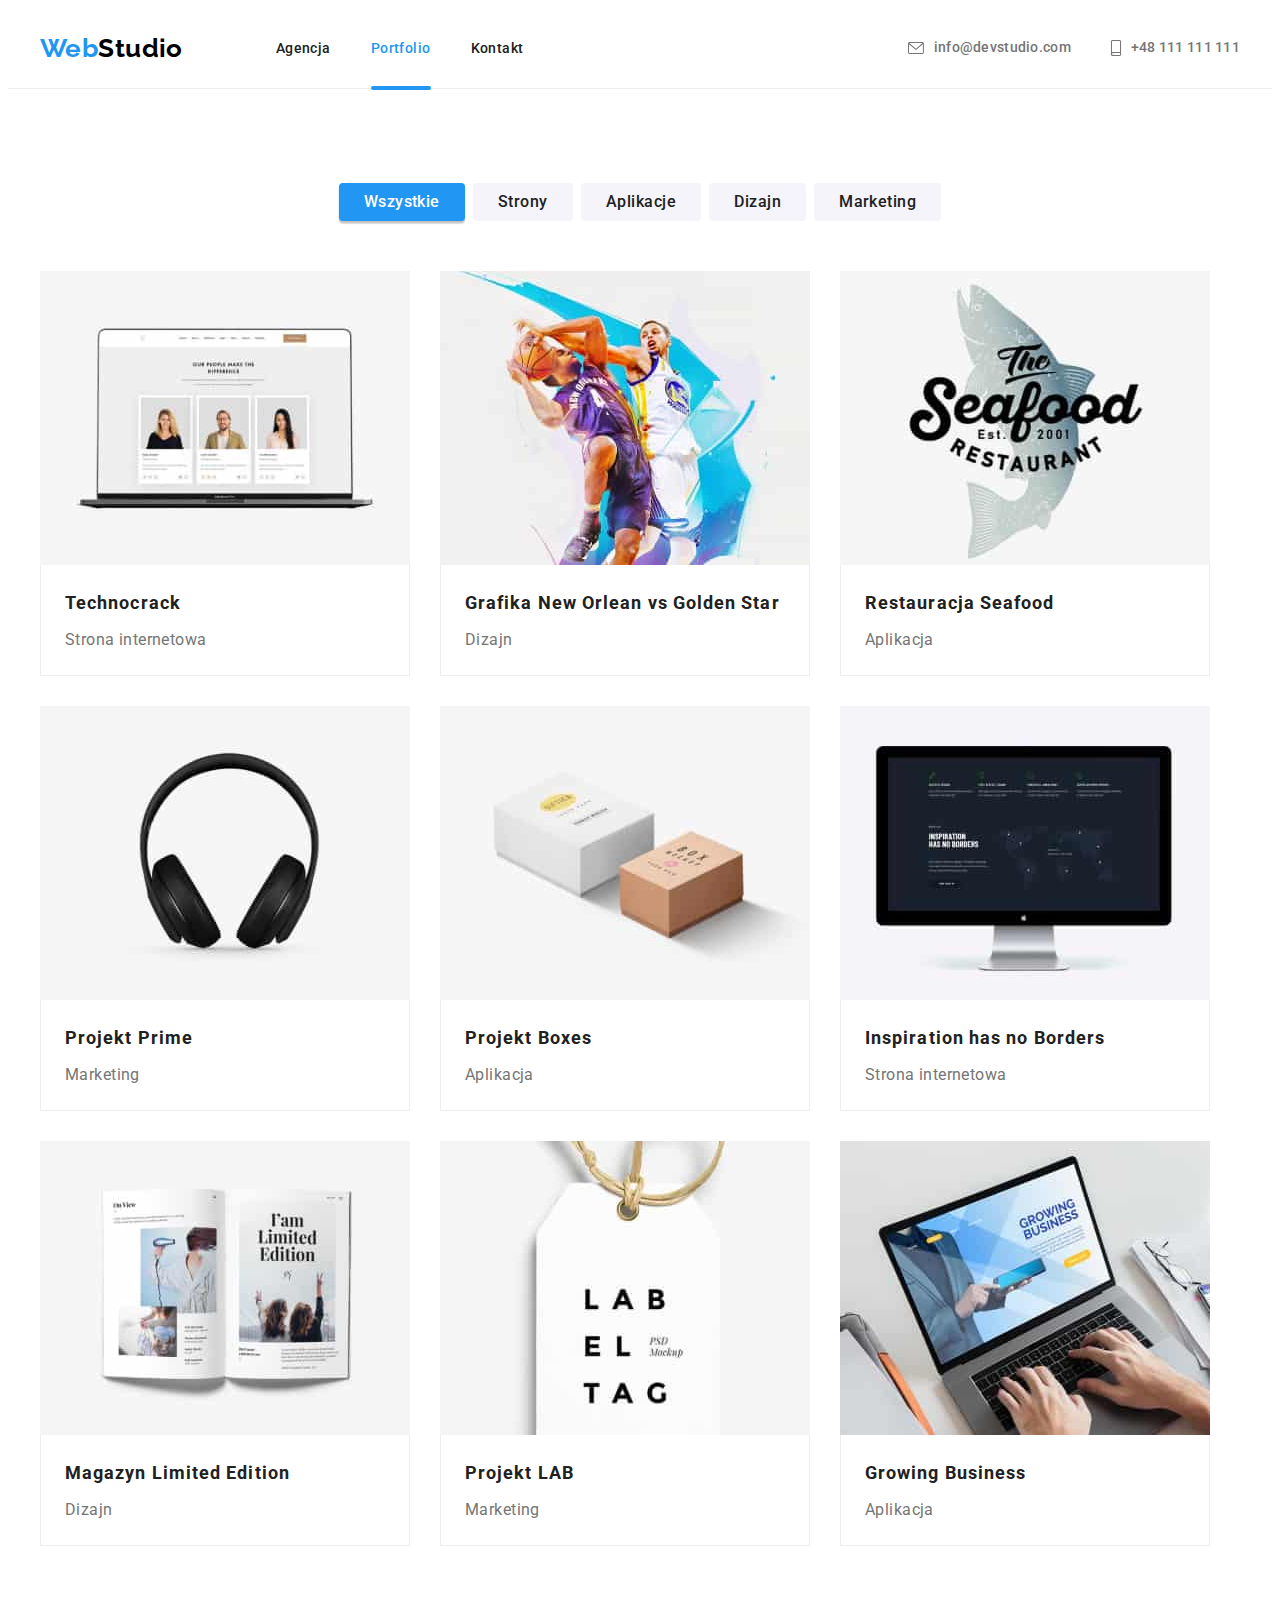
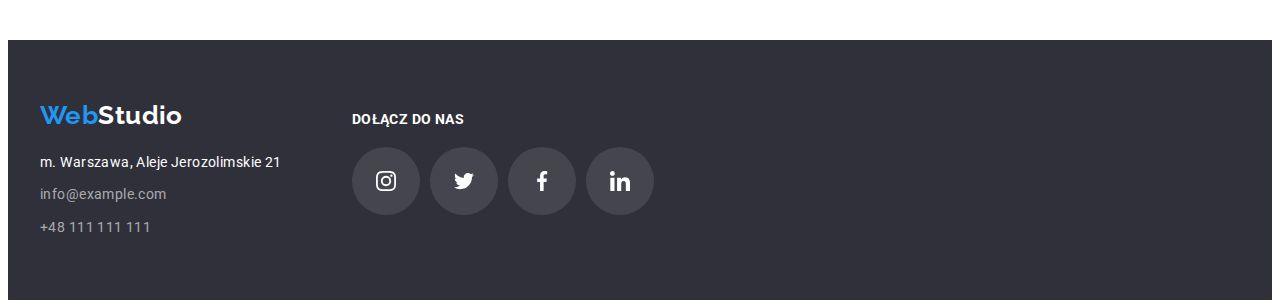
==== portfolio.html @ d2472f4f "transform" ====
<!DOCTYPE html>
<html lang="pl">
	<head>
		<meta charset="UTF-8" />
		<meta http-equiv="X-UA-Compatible" content="IE=edge" />
		<meta name="WebStudio" content="width=device-width, initial-scale=1.0" />
		<title>Portfolio</title>
		<link
			rel="stylesheet"
			href="https://cdnjs.cloudflare.com/ajax/libs/modern-normalize/1.1.0/modern-normalize.min.css"
			integrity="sha512-wpPYUAdjBVSE4KJnH1VR1HeZfpl1ub8YT/NKx4PuQ5NmX2tKuGu6U/JRp5y+Y8XG2tV+wKQpNHVUX03MfMFn9Q=="
			crossorigin="anonymous"
			referrerpolicy="no-referrer"
		/>
		<link rel="stylesheet" href="./css/styles.css" />
		<link rel="preconnect" href="https://fonts.googleapis.com" />
		<link rel="preconnect" href="https://fonts.gstatic.com" crossorigin />
		<link
			href="https://fonts.googleapis.com/css2?family=Raleway:wght@700&family=Roboto:wght@100;400;500;700;900&display=swap"
			rel="stylesheet"
		/>
	</head>
	<body>
		<header class="header_border">
			<div class="container header">
				<a href="index.html" class="logo"><span class="logo_first_word">Web</span>Studio</a>
				<nav class="nav-margin">
					<ul>
						<li><a href="index.html" class="menu">Agencja</a></li>
						<li><a href="portfolio.html" class="menu current">Portfolio</a></li>
						<li><a href="#" class="menu">Kontakt</a></li>
					</ul>
				</nav>

				<ul class="header-right">
					<li
						><a href="mailto:info@devstudio.com" class="address_top_email">
							<svg class="icons-header" width="16" height="12">
								<use href="images/icons.svg#icon-envelope"></use>
							</svg>
							info@devstudio.com
						</a>
					</li>
					<li
						><a href="tel:+48111111111" class="address_top_tel">
							<svg class="icons-header" width="10" height="16">
								<use href="images/icons.svg#icon-smartphone"></use>
							</svg>
							+48 111 111 111</a
						></li
					>
				</ul>
			</div>
		</header>

		<main>
			<section class="section">
				<div class="container">
					<h1 class="visually-hidden">Moje portfolio</h1>
					<ul class="buttons-layout">
						<li><button type="button" class="buttons buttons_current">Wszystkie</button></li>
						<li><button type="button" class="buttons">Strony</button></li>
						<li><button type="button" class="buttons">Aplikacje</button></li>
						<li><button type="button" class="buttons">Dizajn</button></li>
						<li><button type="button" class="buttons">Marketing</button></li>
					</ul>
					<ul class="images-layout">
						<li>
							<a href="#">
								<img src="./images/portfolio/01technocrack.jpg" alt="technocrack" width="370" height="294" />
								<div class="title-desc-layout">
									<h3 class="image_title">Technocrack</h3>
									<p class="image_description">Strona internetowa</p>
								</div>
							</a>
						</li>
						<li>
							<a href="#">
								<img src="./images/portfolio/02neworlean.jpg" alt="New Orlean" width="370" height="294" />
								<div class="title-desc-layout">
									<h3 class="image_title">Grafika New Orlean vs Golden Star</h3>
									<p class="image_description">Dizajn</p>
								</div>
							</a>
						</li>
						<li>
							<a href="#">
								<img src="./images/portfolio/03seafood.jpg" alt="seafood" width="370" height="294" />
								<div class="title-desc-layout">
									<h3 class="image_title">Restauracja Seafood</h3>
									<p class="image_description">Aplikacja</p>
								</div>
							</a>
						</li>
						<li>
							<a href="#">
								<img src="./images/portfolio/04prime.jpg" alt="prime" width="370" height="294" />
								<div class="title-desc-layout">
									<h3 class="image_title">Projekt Prime</h3>
									<p class="image_description">Marketing</p>
								</div>
							</a>
						</li>
						<li>
							<a href="#">
								<img src="./images/portfolio/05boxes.jpg" alt="boxes" width="370" height="294" />
								<div class="title-desc-layout">
									<h3 class="image_title">Projekt Boxes</h3>
									<p class="image_description">Aplikacja</p>
								</div>
							</a>
						</li>
						<li>
							<a href="#">
								<img src="./images/portfolio/06inspiration.jpg" alt="inspiration" width="370" height="294" />
								<div class="title-desc-layout">
									<h3 class="image_title">Inspiration has no Borders</h3>
									<p class="image_description">Strona internetowa</p>
								</div>
							</a>
						</li>
						<li>
							<a href="#">
								<img src="./images/portfolio/07magazyn.jpg" alt="magazyn" width="370" height="294" />
								<div class="title-desc-layout">
									<h3 class="image_title">Magazyn Limited Edition</h3>
									<p class="image_description">Dizajn</p>
								</div>
							</a>
						</li>
						<li>
							<a href="#">
								<img src="./images/portfolio/08lab.jpg" alt="lab" width="370" height="294" />
								<div class="title-desc-layout">
									<h3 class="image_title">Projekt LAB</h3>
									<p class="image_description">Marketing</p>
								</div>
							</a>
						</li>
						<li>
							<a href="#">
								<img src="./images/portfolio/09business.jpg" alt="business" width="370" height="294" />
								<div class="title-desc-layout">
									<h3 class="image_title">Growing Business</h3>
									<p class="image_description">Aplikacja</p>
								</div>
							</a>
						</li>
					</ul>
				</div>
			</section>
		</main>

		<footer class="footer-background">
			<div class="container footer-flex">
				<div>
					<a href="index.html" class="logo">
						<span class="logo_first_word">Web</span><span class="logo_second_word_footer">Studio</span>
					</a>
					<address>
						<ul>
							<li class="list-margin">
								<a
									href="https://goo.gl/maps/itPmvaoKHj2uYjHUA"
									target="_blank"
									rel="nofollow noopener noreferrer"
									class="footer-address"
								>
									m. Warszawa, Aleje Jerozolimskie 21
								</a>
							</li>
							<li class="list-margin">
								<a href="mailto:info@example.com" class="footer_mail_tel">info@example.com</a>
							</li>
							<li><a href="tel:+48111111111" class="footer_mail_tel">+48 111 111 111</a></li>
						</ul>
					</address>
				</div>
				<div class="footer-div-2">
					<p class="text-be-in-us">DOŁĄCZ DO NAS</p>
					<ul class="ul-icons-socials">
						<li>
							<a href="#">
								<svg class="icons-socials">
									<use href="images/icons.svg#icon-instagram"></use>
								</svg>
							</a>
						</li>
						<li>
							<a href="#">
								<svg class="icons-socials">
									<use href="images/icons.svg#icon-twitter"></use>
								</svg>
							</a>
						</li>
						<li>
							<a href="#">
								<svg class="icons-socials">
									<use href="images/icons.svg#icon-facebook"></use>
								</svg>
							</a>
						</li>
						<li>
							<a href="#">
								<svg class="icons-socials">
									<use href="images/icons.svg#icon-linkedin"></use>
								</svg>
							</a>
						</li>
					</ul>
				</div>
			</div>
		</footer>
	</body>
</html>
---- css/styles.css ----
/* font-family: 'Raleway', sans-serif;
font-family: 'Roboto', sans-serif; test*/

:root {
	--main-text-color: #212121;
	--secondary-text-color: #fff;
	--owner-text-color: #757575;
	--accent-color: #2196f3;
	--contener-color: #eeeeee;
	--logo-color-text: #000;
	--buttons-port-color: #f5f4fa;
	--footer-text-color: rgba(255, 255, 255, 0.6);
	--background-footer-color: #2f303a;
	--background-section: #e5e5e5;
	--line-color: #ececec;
	--background-color: #fff;
	--icon-color: #afb1b8;
	--main-font: "Roboto", sans-serif;
}

body {
	background-color: var(--backround-color);
	color: var(--main-text-color);
	font-family: var(--main-font);
	font-size: 14px;
	letter-spacing: 0.03em;
}

h1,
h2,
h3,
h4,
h5,
h6,
p {
	margin: 0;
}
img {
	display: block;
	max-width: 100%;
	height: auto;
}
ul,
ol {
	list-style: none;
	padding-left: 0;
	margin: 0;
}
a {
	text-decoration: none;
}
address {
	font-style: normal;
	margin-top: 20px;
}

.list-margin {
	margin-bottom: 9px;
}
button {
	display: block;
	cursor: pointer;
	border: none;
	border-radius: 4px;
}
.section {
	padding-top: 94px;
	padding-bottom: 94px;
}
.no-padding-top {
	padding-top: 0;
}

.container {
	max-width: 1200px;
	margin: 0 auto;
	padding: 0 15px;
}

.menu-flex {
	display: flex;
	align-items: center;
}

.header_border {
	border-bottom: 1px solid rgba(236, 236, 236, 1);
}

header nav ul {
	display: flex;
	align-items: center;
	gap: 40px;
}

.header {
	display: flex;
	align-items: center;
	height: 80px;
}
/*.header-left {
	display: flex;
	align-items: center;
	justify-content: flex-start;
}  */

.header-right {
	display: flex;
	align-items: center;
	margin-left: auto;
	gap: 40px;
}

.logo {
	font-family: "Raleway", sans-serif;
	font-size: 26px;
	line-height: 1.1738;
	font-weight: 700;
	color: var(--logo-color-text);
	transition-property: color;
	transition-duration: 500ms;
}
.nav-margin {
	margin-left: 93px;
}
.logo_first_word {
	color: #2196f3;
}
.logo_second_word_footer {
	color: rgba(255, 255, 255, 1);
	transition: color 500ms;
}
.logo_second_word_footer:hover {
	color: var(--accent-color);
}

.menu {
	font-size: 14px;
	line-height: 1.1721;
	font-weight: 500;
	color: var(--main-text-color);
	position: relative;
	transition-property: color;
	transition-duration: 500ms;
}

.current {
	color: var(--accent-color);
}

.current::after {
	content: "";
	position: absolute;
	display: block;
	width: 100%;
	height: 4px;
	left: 0px;
	top: 46px;
	border-radius: 4px;
	background-color: var(--accent-color);
}

.address_top_email {
	font-weight: 500;
	font-size: 14px;
	line-height: 1.14;
	letter-spacing: 0.02em;
	color: var(--owner-text-color);
	display: flex;
	align-items: center;
	transition-property: color;
	transition-duration: 500ms;
}
.address_top_tel {
	font-weight: 500;
	font-size: 14px;
	line-height: 1.14;
	letter-spacing: 0.02em;
	color: var(--owner-text-color);
	display: flex;
	align-items: center;
	transition-property: color;
	transition-duration: 500ms;
}

.hero-layout {
	display: flex;
	flex-direction: column;
	justify-content: center;
	align-items: center;
	height: 600px;
}

.button_page1 {
	background-color: #2196f3;
	color: #ffffff;
	font-weight: 700;
	font-size: 16px;
	line-height: 1.88;
	letter-spacing: 0.06em;
	cursor: pointer;
	font-family: inherit;
	text-align: center;
	margin: 0 auto;
	padding: 10px 42px;
	transition-property: color, font-size;
	transition-duration: 500ms;
}
.button_page1:hover {
	color: #000;
	font-size: 17px;
}

.text_on_banner_page1 {
	font-weight: 900;
	font-size: 44px;
	line-height: 1.36;
	text-align: center;
	letter-spacing: 0.06em;
	text-transform: uppercase;
	color: rgba(255, 255, 255, 1);
	margin: 0 auto;
	margin-bottom: 30px;
	max-width: 696px;
}

header a:hover,
footer a:hover,
menu:hover {
	color: var(--accent-color);
}

.buttons {
	cursor: pointer;
	font-family: inherit;
	font-size: 16px;
	line-height: 1.625;
	font-weight: 500;
	background-color: var(--buttons-port-color);
	letter-spacing: 0.03em;
	color: var(--main-text-color);
	padding: 6px 25px;
	transition: color 1000ms, background-color 500ms;
}
.buttons:hover,
.buttons:focus {
	background-color: #2196f3;
	color: #fff;
	box-shadow: 0px 3px 1px rgba(0, 0, 0, 0.1), 0px 1px 2px rgba(0, 0, 0, 0.08), 0px 2px 2px rgba(0, 0, 0, 0.12);
}
.buttons_current {
	background-color: #2196f3;
	color: #fff;
	box-shadow: 0px 3px 1px rgba(0, 0, 0, 0.1), 0px 1px 2px rgba(0, 0, 0, 0.08), 0px 2px 2px rgba(0, 0, 0, 0.12);
}

.lorem-layout {
	display: flex;
	gap: 30px;
}
.lorem-layout li {
	flex-basis: 270px;
}
.what-we-do-images {
	display: flex;
	flex-direction: row;
	justify-content: space-between;
	align-items: flex-end;
	width: 1170px;
}

.what-we-do-layout {
	/*usunąć? */
	display: flex;
	flex-direction: column;
	justify-content: space-between;
	align-items: center;
	height: 386px;
}

.team-layout {
	display: flex;
	gap: 30px;
}

.team-layout li {
	background-color: #ffffff;
	box-shadow: 0px 1px 3px rgba(0, 0, 0, 0.12), 0px 1px 1px rgba(0, 0, 0, 0.14), 0px 2px 1px rgba(0, 0, 0, 0.2);
	border-radius: 0px 0px 4px 4px;
}

.image_title {
	font-size: 18px;
	line-height: 2;
	font-weight: 700;
	letter-spacing: 0.06em;
	color: var(--main-text-color);
}
.image_description {
	font-size: 16px;
	line-height: 1.875;
	font-weight: 400;
	color: #757575;
	margin-top: 4px;
}
.title-desc-layout {
	padding: 20px 24px;
	border-left: 1px solid rgba(238, 238, 238, 1);
	border-right: 1px solid rgba(238, 238, 238, 1);
	border-bottom: 1px solid rgba(238, 238, 238, 1);
}

.footer-address {
	font-weight: 400;
	line-height: 1.71;
	color: #fff;
	transition: color 500ms;
}

.footer-background {
	background-color: var(--background-footer-color);
	padding: 60px 0;
}

.footer_mail_tel {
	color: rgba(255, 255, 255, 0.6);
	line-height: 1.71;
	font-weight: 400;
	transition: color 500ms;
}
.light_background {
	background-color: var(--background-section);
}
.dark_background {
	background-color: var(--background-footer-color);
	padding: 200px 0;
}
.team_background {
	background-color: var(--buttons-port-color);
}

.lorem-style {
	font-weight: 700;
	font-size: 14px;
	line-height: 1.14;
	letter-spacing: 0.03em;
	text-transform: uppercase;
}
.lorem-text {
	line-height: 1.71;
	color: #757575;
	margin-top: 10px;
}
.section-title {
	font-weight: 700;
	font-size: 36px;
	line-height: 1.16;
	text-align: center;
	letter-spacing: 0.03em;
	color: #212121;
	margin-bottom: 50px;
}
.name {
	font-weight: 500;
	font-size: 16px;
	line-height: 1.18;
	text-align: center;
	letter-spacing: 0.03em;
}
.description {
	font-weight: 400;
	font-size: 16px;
	line-height: 1.18;
	text-align: center;
	letter-spacing: 0.03em;
	color: #757575;
	margin-top: 10px;
}
.name-desc-padd {
	padding-top: 30px;
	padding-bottom: 30px;
}
.visually-hidden {
	position: absolute;
	width: 1px;
	height: 1px;
	margin: -1px;
	border: 0;
	padding: 0;

	white-space: nowrap;
	clip-path: inset(100%);
	clip: rect(0 0 0 0);
	overflow: hidden;
}

/* page PORTFOLIO   */

.buttons-layout {
	display: flex;
	justify-content: center;
	gap: 8px;
	margin-bottom: 50px;
}

.images-layout {
	display: flex;
	flex-wrap: wrap;
	gap: 30px;
}
.images-layout li {
	flex-basis: 370px;
}
.images-layout li a {
	display: block;
	transition: box-shadow 1000ms;
}

.images-layout li a:hover,
.images-layout li a:focus {
	box-shadow: 0px 1px 1px rgba(0, 0, 0, 0.12), 0px 4px 4px rgba(0, 0, 0, 0.06), 1px 4px 6px rgba(0, 0, 0, 0.16);
}

/*.one-image-layout {
	display: flex;
	flex-direction: column;
	padding: 20px 24px;
	justify-content: space-between;
	border: 1px solid rgba(238, 238, 238, 1);
}*/

.icons-header {
	fill: currentColor;
	margin-right: 10px;
}

.hero {
	background-image: url("../images/overlay.png"), url("../images/baner.jpg");
	background-position: 50% 50%;
	background-color: var(--background-section);
	background-size: cover;
	max-width: 1600px;
	height: 600px;
	margin: 0 auto;
	background-repeat: no-repeat;
	border: 1px solid #000000;
	filter: drop-shadow(0px 4px 4px rgba(0, 0, 0, 0.25));
}

.icons-lorem-div {
	display: flex;
	justify-content: center;
	align-items: center;
	margin-bottom: 30px;
	fill: #f5f4fa;
	background-color: #f5f4fa;
	border-radius: 4px;
	height: 112px;
}
.icons-lorem {
	width: 70px;
	height: 70px;
}

.ul-icons-socials {
	display: flex;
	justify-content: center;
	margin-top: 16px;
	gap: 10px;
}

.icons-socials {
	fill: currentColor;
	width: 20px;
	height: 20px;
	transition: fill;
	transition-duration: 2000ms;
}
.icons-socials:hover,
.icons-socials:focus {
	fill: var(--background-color);
}

/* dla stopki inny kwas ;)*/
.footer-div-2 .icons-socials {
	fill: var(--background-color);
}

.ul-icons-socials > li {
	box-shadow: none;
}

.ul-icons-socials > li > a {
	display: flex;
	justify-content: center;
	align-items: center;
	width: 44px;
	height: 44px;
	padding: 12px;
	border-radius: 50%;
	color: var(--icon-color);
	transition: background-color 1000ms, color 1000ms;
}

.ul-icons-socials > li > a:hover,
.ul-icons-socials > li > a:focus {
	background-color: var(--accent-color);
	color: var(--background-color);
}
/* dla stopki inny kwas */
.footer-div-2 .ul-icons-socials > li > a:hover,
.footer-div-2 .ul-icons-socials > li > a:focus {
	background-color: var(--accent-color);
}

.footer-div-2 .ul-icons-socials > li > a {
	background-color: rgba(255, 255, 255, 0.1);
}

.footer-div-2 .ul-icons-socials > li > a:hover,
.footer-div-2 .ul-icons-socials > li > a:focus {
	background-color: var(--accent-color);
}

.icons-clients {
	width: 106px;
	height: 60px;
	fill: currentColor;
}
.ul-clients {
	display: flex;
	align-items: center;
	justify-content: space-between;
}

.ul-clients > li {
}

.ul-clients > li:hover,
.ul-clients > li:focus {
	color: var(--accent-color);
}

.ul-clients > li > a {
	border: 1px solid currentColor;
	color: #afb1b8;
	display: flex;
	align-items: center;
	justify-content: center;
	width: 170px;
	height: 92px;
	border-radius: 4px;
	transition: color 1000ms;
}

.ul-clients > li > a:hover,
.ul-clients > li > a:focus {
	color: var(--accent-color);
}

.footer-flex {
	display: flex;
	gap: 70px;
	align-items: baseline;
}

.ul-icons-socials-footer {
	display: flex;
	flex-direction: row;
	align-items: center;
	justify-content: space-between;
	gap: 10px;
}
.icons-socials-footer {
	width: 44px;
	height: 44px;
	fill: currentColor;
}

.ul-icons-socials-footer > li {
	width: 44px;
	height: 44px;
}

.ul-icons-socials-footer > li > a {
	color: rgba(255, 255, 255, 0.1);
}
.ul-icons-socials-footer > li > a:hover {
}

.footer-div-2 {
	/*pusty ale potrzeby dla oznaczenia kwasów w stopce */
}

.text-be-in-us {
	font-family: "Roboto";
	font-style: normal;
	font-weight: 700;
	font-size: 14px;
	line-height: 16px;
	letter-spacing: 0.03em;
	text-transform: uppercase;
	color: #ffffff;
	margin-bottom: 20px;
}
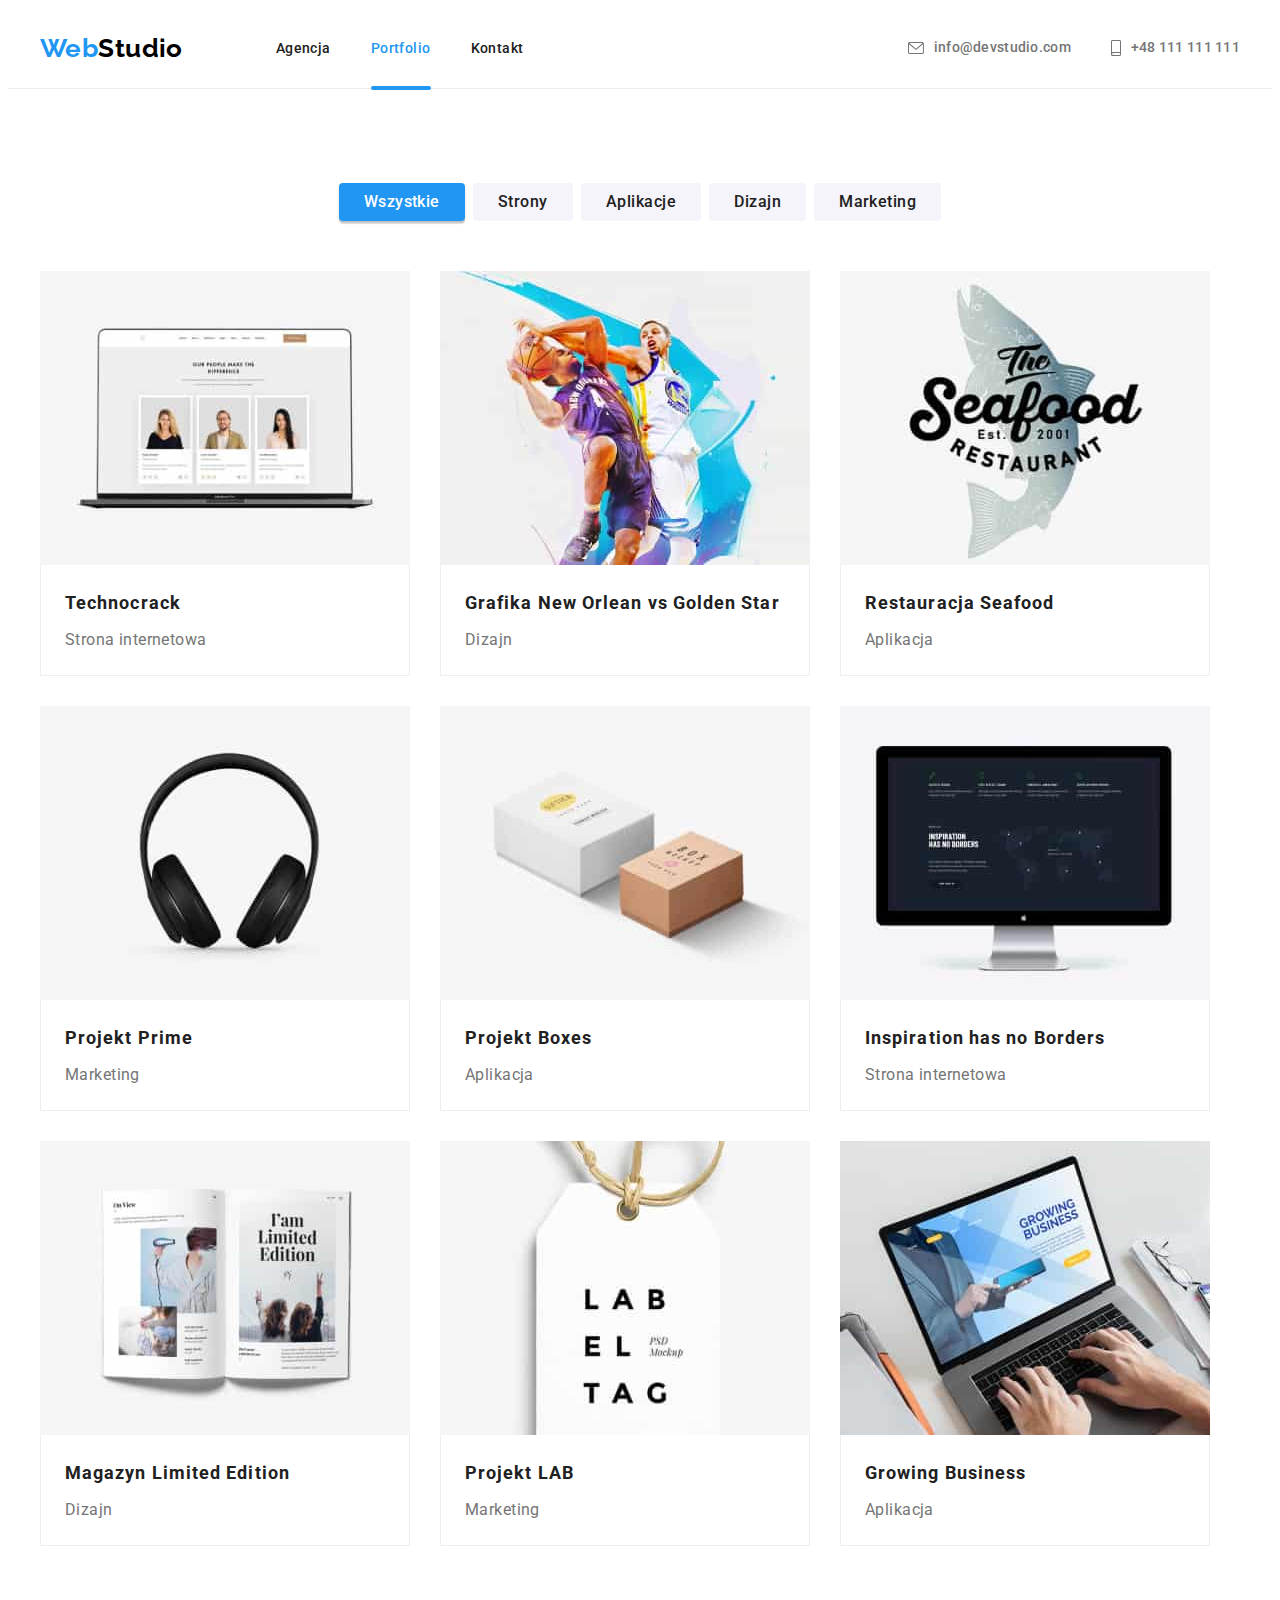
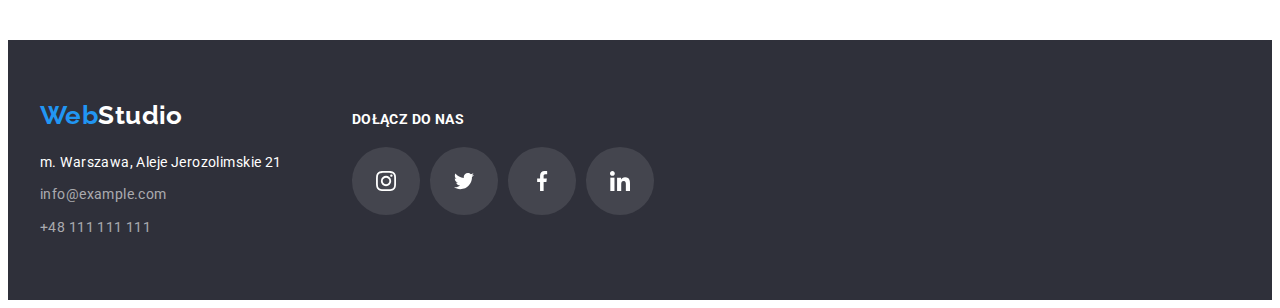
==== commit 4d1438c4: "poprawki - modal" ====
--- a/portfolio.html
+++ b/portfolio.html
@@ -67,7 +67,15 @@
 					<ul class="images-layout">
 						<li>
 							<a href="#">
-								<img src="./images/portfolio/01technocrack.jpg" alt="technocrack" width="370" height="294" />
+								<div class="portfolio-div-father">
+									<img src="./images/portfolio/01technocrack.jpg" alt="technocrack" width="370" height="294" />
+									<div class="portfolio-blue-div">
+										<p class="text-in-blue-div">
+											Technoduck is a state-of-the-art coronavirus distribution platform. Companies use this platform
+											for digital espionage and attacks on competitors' secure servers.
+										</p>
+									</div>
+								</div>
 								<div class="title-desc-layout">
 									<h3 class="image_title">Technocrack</h3>
 									<p class="image_description">Strona internetowa</p>
@@ -76,7 +84,15 @@
 						</li>
 						<li>
 							<a href="#">
-								<img src="./images/portfolio/02neworlean.jpg" alt="New Orlean" width="370" height="294" />
+								<div class="portfolio-div-father">
+									<img src="./images/portfolio/02neworlean.jpg" alt="New Orlean" width="370" height="294" />
+									<div class="portfolio-blue-div">
+										<p class="text-in-blue-div">
+											Technoduck is a state-of-the-art coronavirus distribution platform. Companies use this platform
+											for digital espionage and attacks on competitors' secure servers.
+										</p>
+									</div>
+								</div>
 								<div class="title-desc-layout">
 									<h3 class="image_title">Grafika New Orlean vs Golden Star</h3>
 									<p class="image_description">Dizajn</p>
@@ -85,7 +101,15 @@
 						</li>
 						<li>
 							<a href="#">
-								<img src="./images/portfolio/03seafood.jpg" alt="seafood" width="370" height="294" />
+								<div class="portfolio-div-father">
+									<img src="./images/portfolio/03seafood.jpg" alt="seafood" width="370" height="294" />
+									<div class="portfolio-blue-div">
+										<p class="text-in-blue-div">
+											Technoduck is a state-of-the-art coronavirus distribution platform. Companies use this platform
+											for digital espionage and attacks on competitors' secure servers.
+										</p>
+									</div>
+								</div>
 								<div class="title-desc-layout">
 									<h3 class="image_title">Restauracja Seafood</h3>
 									<p class="image_description">Aplikacja</p>
@@ -94,7 +118,15 @@
 						</li>
 						<li>
 							<a href="#">
-								<img src="./images/portfolio/04prime.jpg" alt="prime" width="370" height="294" />
+								<div class="portfolio-div-father">
+									<img src="./images/portfolio/04prime.jpg" alt="prime" width="370" height="294" />
+									<div class="portfolio-blue-div">
+										<p class="text-in-blue-div">
+											Technoduck is a state-of-the-art coronavirus distribution platform. Companies use this platform
+											for digital espionage and attacks on competitors' secure servers.
+										</p>
+									</div>
+								</div>
 								<div class="title-desc-layout">
 									<h3 class="image_title">Projekt Prime</h3>
 									<p class="image_description">Marketing</p>
@@ -103,7 +135,15 @@
 						</li>
 						<li>
 							<a href="#">
-								<img src="./images/portfolio/05boxes.jpg" alt="boxes" width="370" height="294" />
+								<div class="portfolio-div-father">
+									<img src="./images/portfolio/05boxes.jpg" alt="boxes" width="370" height="294" />
+									<div class="portfolio-blue-div">
+										<p class="text-in-blue-div">
+											Technoduck is a state-of-the-art coronavirus distribution platform. Companies use this platform
+											for digital espionage and attacks on competitors' secure servers.
+										</p>
+									</div>
+								</div>
 								<div class="title-desc-layout">
 									<h3 class="image_title">Projekt Boxes</h3>
 									<p class="image_description">Aplikacja</p>
@@ -112,7 +152,15 @@
 						</li>
 						<li>
 							<a href="#">
-								<img src="./images/portfolio/06inspiration.jpg" alt="inspiration" width="370" height="294" />
+								<div class="portfolio-div-father">
+									<img src="./images/portfolio/06inspiration.jpg" alt="inspiration" width="370" height="294" />
+									<div class="portfolio-blue-div">
+										<p class="text-in-blue-div">
+											Technoduck is a state-of-the-art coronavirus distribution platform. Companies use this platform
+											for digital espionage and attacks on competitors' secure servers.
+										</p>
+									</div>
+								</div>
 								<div class="title-desc-layout">
 									<h3 class="image_title">Inspiration has no Borders</h3>
 									<p class="image_description">Strona internetowa</p>
@@ -121,7 +169,15 @@
 						</li>
 						<li>
 							<a href="#">
-								<img src="./images/portfolio/07magazyn.jpg" alt="magazyn" width="370" height="294" />
+								<div class="portfolio-div-father">
+									<img src="./images/portfolio/07magazyn.jpg" alt="magazyn" width="370" height="294" />
+									<div class="portfolio-blue-div">
+										<p class="text-in-blue-div">
+											Technoduck is a state-of-the-art coronavirus distribution platform. Companies use this platform
+											for digital espionage and attacks on competitors' secure servers.
+										</p>
+									</div>
+								</div>
 								<div class="title-desc-layout">
 									<h3 class="image_title">Magazyn Limited Edition</h3>
 									<p class="image_description">Dizajn</p>
@@ -130,7 +186,15 @@
 						</li>
 						<li>
 							<a href="#">
-								<img src="./images/portfolio/08lab.jpg" alt="lab" width="370" height="294" />
+								<div class="portfolio-div-father">
+									<img src="./images/portfolio/08lab.jpg" alt="lab" width="370" height="294" />
+									<div class="portfolio-blue-div">
+										<p class="text-in-blue-div">
+											Technoduck is a state-of-the-art coronavirus distribution platform. Companies use this platform
+											for digital espionage and attacks on competitors' secure servers.
+										</p>
+									</div>
+								</div>
 								<div class="title-desc-layout">
 									<h3 class="image_title">Projekt LAB</h3>
 									<p class="image_description">Marketing</p>
@@ -139,7 +203,15 @@
 						</li>
 						<li>
 							<a href="#">
-								<img src="./images/portfolio/09business.jpg" alt="business" width="370" height="294" />
+								<div class="portfolio-div-father">
+									<img src="./images/portfolio/09business.jpg" alt="business" width="370" height="294" />
+									<div class="portfolio-blue-div">
+										<p class="text-in-blue-div">
+											Technoduck is a state-of-the-art coronavirus distribution platform. Companies use this platform
+											for digital espionage and attacks on competitors' secure servers.
+										</p>
+									</div>
+								</div>
 								<div class="title-desc-layout">
 									<h3 class="image_title">Growing Business</h3>
 									<p class="image_description">Aplikacja</p>
--- a/css/styles.css
+++ b/css/styles.css
@@ -116,8 +116,7 @@
 	line-height: 1.1738;
 	font-weight: 700;
 	color: var(--logo-color-text);
-	transition-property: color;
-	transition-duration: 500ms;
+	transition-property: color 250ms cubic-bezier(0.4, 0, 0.2, 1);
 }
 .nav-margin {
 	margin-left: 93px;
@@ -127,7 +126,7 @@
 }
 .logo_second_word_footer {
 	color: rgba(255, 255, 255, 1);
-	transition: color 500ms;
+	transition: color 250ms cubic-bezier(0.4, 0, 0.2, 1);
 }
 .logo_second_word_footer:hover {
 	color: var(--accent-color);
@@ -139,8 +138,7 @@
 	font-weight: 500;
 	color: var(--main-text-color);
 	position: relative;
-	transition-property: color;
-	transition-duration: 500ms;
+	transition-property: color 250ms cubic-bezier(0.4, 0, 0.2, 1);
 }
 
 .current {
@@ -167,8 +165,7 @@
 	color: var(--owner-text-color);
 	display: flex;
 	align-items: center;
-	transition-property: color;
-	transition-duration: 500ms;
+	transition-property: color 250ms cubic-bezier(0.4, 0, 0.2, 1);
 }
 .address_top_tel {
 	font-weight: 500;
@@ -178,8 +175,7 @@
 	color: var(--owner-text-color);
 	display: flex;
 	align-items: center;
-	transition-property: color;
-	transition-duration: 500ms;
+	transition-property: color 250ms cubic-bezier(0.4, 0, 0.2, 1);
 }
 
 .hero-layout {
@@ -202,8 +198,7 @@
 	text-align: center;
 	margin: 0 auto;
 	padding: 10px 42px;
-	transition-property: color, font-size;
-	transition-duration: 500ms;
+	transition-property: color 250ms cubic-bezier(0.4, 0, 0.2, 1), font-size 250ms cubic-bezier(0.4, 0, 0.2, 1);
 }
 .button_page1:hover {
 	color: #000;
@@ -239,7 +234,8 @@
 	letter-spacing: 0.03em;
 	color: var(--main-text-color);
 	padding: 6px 25px;
-	transition: color 1000ms, background-color 500ms;
+	transition: color 250ms cubic-bezier(0.4, 0, 0.2, 1), background-color 250ms cubic-bezier(0.4, 0, 0.2, 1),
+		box-shadow 250ms cubic-bezier(0.4, 0, 0.2, 1);
 }
 .buttons:hover,
 .buttons:focus {
@@ -313,7 +309,7 @@
 	font-weight: 400;
 	line-height: 1.71;
 	color: #fff;
-	transition: color 500ms;
+	transition: color 250ms cubic-bezier(0.4, 0, 0.2, 1);
 }
 
 .footer-background {
@@ -325,7 +321,7 @@
 	color: rgba(255, 255, 255, 0.6);
 	line-height: 1.71;
 	font-weight: 400;
-	transition: color 500ms;
+	transition: color 250ms cubic-bezier(0.4, 0, 0.2, 1);
 }
 .light_background {
 	background-color: var(--background-section);
@@ -412,7 +408,7 @@
 }
 .images-layout li a {
 	display: block;
-	transition: box-shadow 1000ms;
+	transition: box-shadow 250ms cubic-bezier(0.4, 0, 0.2, 1);
 }
 
 .images-layout li a:hover,
@@ -472,8 +468,7 @@
 	fill: currentColor;
 	width: 20px;
 	height: 20px;
-	transition: fill;
-	transition-duration: 2000ms;
+	transition: fill 250ms cubic-bezier(0.4, 0, 0.2, 1);
 }
 .icons-socials:hover,
 .icons-socials:focus {
@@ -498,7 +493,7 @@
 	padding: 12px;
 	border-radius: 50%;
 	color: var(--icon-color);
-	transition: background-color 1000ms, color 1000ms;
+	transition: background-color 250ms cubic-bezier(0.4, 0, 0.2, 1), color 250ms cubic-bezier(0.4, 0, 0.2, 1);
 }
 
 .ul-icons-socials > li > a:hover,
@@ -549,7 +544,7 @@
 	width: 170px;
 	height: 92px;
 	border-radius: 4px;
-	transition: color 1000ms;
+	transition: color 250ms cubic-bezier(0.4, 0, 0.2, 1);
 }
 
 .ul-clients > li > a:hover,
@@ -602,3 +597,103 @@
 	color: #ffffff;
 	margin-bottom: 20px;
 }
+
+/*karta wyjeżdżająca od dołu*/
+.portfolio-blue-div {
+	position: absolute;
+	width: 100%;
+	height: 294px;
+	top: 0;
+	left: 0;
+	background: rgba(33, 150, 243, 0.9);
+	transform: translatey(100%);
+	transition: transform 250ms ease;
+}
+
+.text-in-blue-div {
+	margin: 63px 24px 91px 24px;
+	font-family: "Roboto";
+	font-style: normal;
+	font-weight: 400;
+	font-size: 18px;
+	line-height: 156%;
+	letter-spacing: 0.03em;
+	color: #ffffff;
+}
+
+.images-layout li a:hover .portfolio-blue-div,
+.images-layout li a:focus .portfolio-blue-div {
+	transform: translatey(0);
+}
+
+.portfolio-div-father {
+	position: relative;
+	overflow: hidden;
+}
+
+.what-we-do-father {
+	position: relative;
+}
+
+.what-we-do-div {
+	position: absolute;
+	bottom: 0;
+	left: 0;
+	width: 100%;
+	height: 70px;
+	background: rgba(47, 48, 58, 0.8);
+	display: flex;
+	justify-content: center;
+	align-items: center;
+}
+.what-we-do-text {
+	font-family: "Roboto";
+	font-style: normal;
+	font-weight: 700;
+	font-size: 14px;
+	line-height: 16px;
+	text-align: center;
+	letter-spacing: 0.03em;
+	text-transform: uppercase;
+	color: #ffffff;
+}
+.is-hidden {
+	pointer-events: none;
+	visibility: hidden;
+	opacity: 0;
+	transform: translateX(-50%) translateY(-50%) scale(0);
+}
+.modal {
+	position: fixed;
+	width: 528px;
+	height: 581px;
+
+	top: 50%;
+	left: 50%;
+	transform: translateX(-50%) translateY(-50%);
+
+	background: #ffffff;
+	box-shadow: 0px 1px 3px rgba(0, 0, 0, 0.12), 0px 1px 1px rgba(0, 0, 0, 0.14), 0px 2px 1px rgba(0, 0, 0, 0.2);
+	border-radius: 4px;
+}
+.modal::backdrop {
+	background-color: rgba(255, 0, 0, 0.5);
+	position: fixed;
+}
+
+.modal-close-div {
+	position: absolute;
+	right: 8px;
+	top: 8px;
+	width: 30px;
+	height: 30px;
+	border-radius: 50%;
+	background: #ffffff;
+	border: 1px solid rgba(0, 0, 0, 0.1);
+	display: flex;
+	justify-content: center;
+	align-items: center;
+}
+.modal-close-icon {
+	fill: currentColor;
+}
